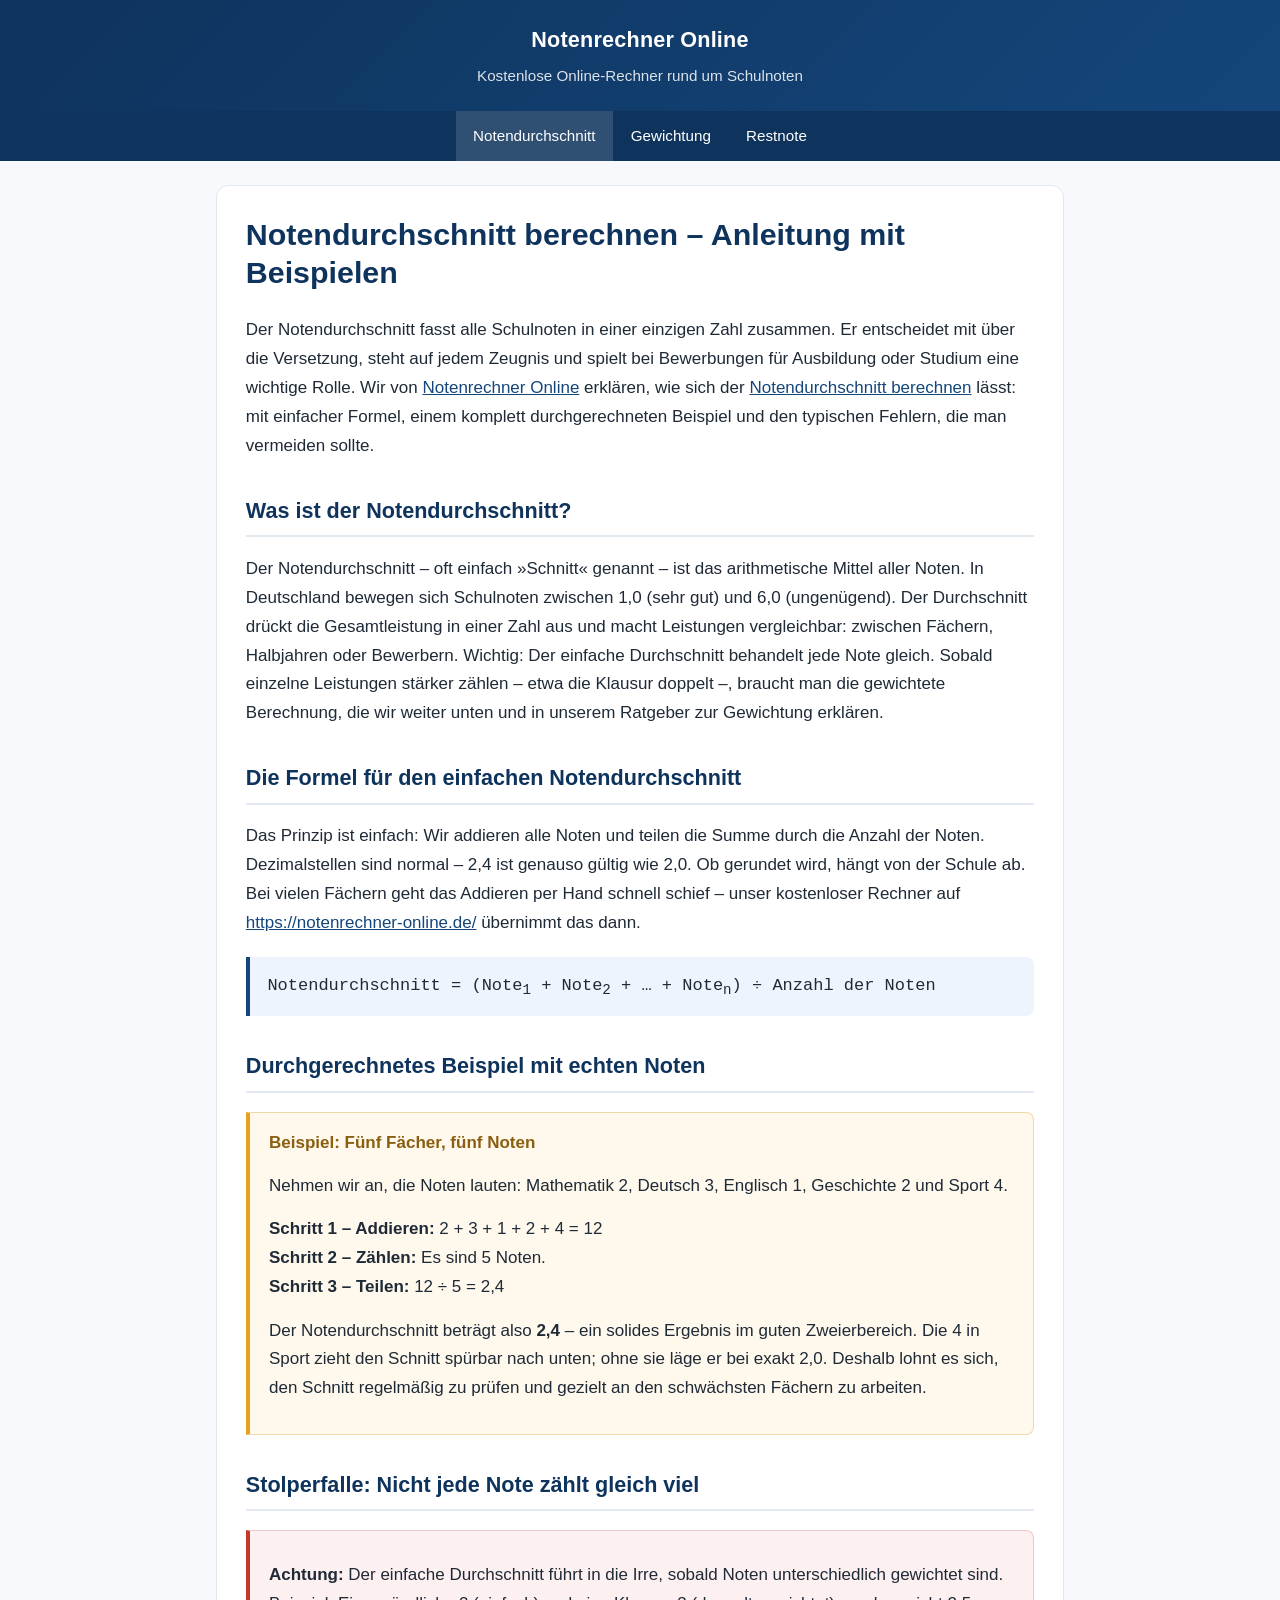
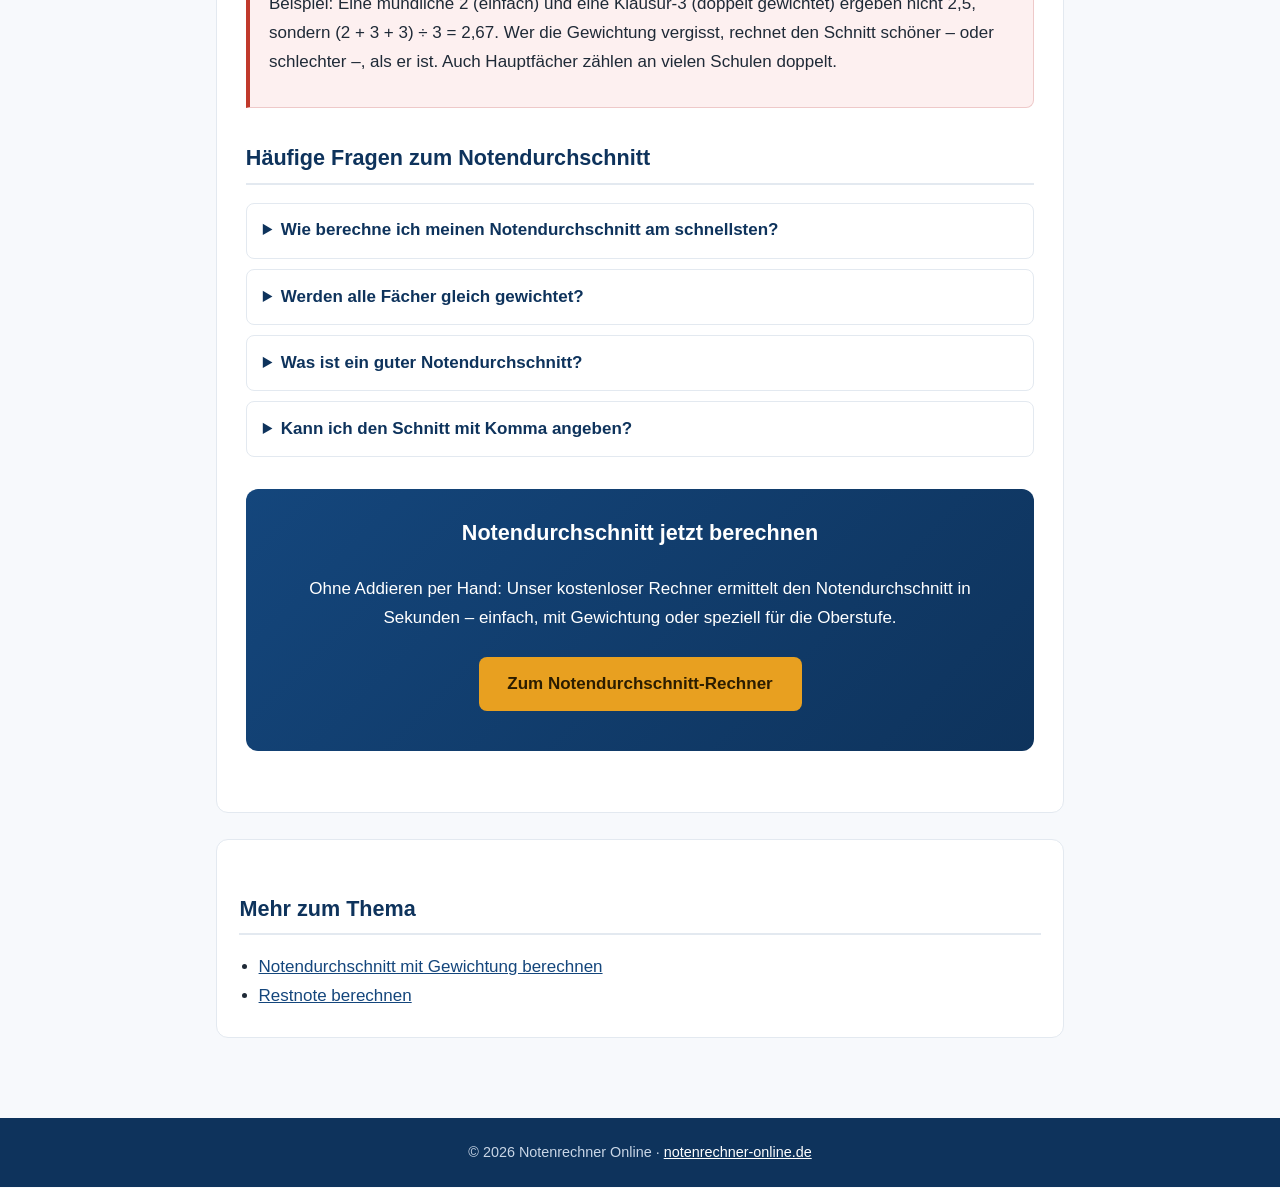
==== index.html @ 4823e827 "Notentipps-Seiten: Notendurchschnitt berechnen" ====
<!DOCTYPE html>
<html lang="de">
<head>
<meta charset="UTF-8">
<meta name="viewport" content="width=device-width, initial-scale=1.0">
<title>Notendurchschnitt berechnen – Anleitung mit Beispielen</title>
<meta name="description" content="Notendurchschnitt berechnen leicht gemacht: einfache Formel, durchgerechnetes Beispiel mit echten Noten, typische Fehler und kostenloser Online-Rechner.">
<link rel="stylesheet" href="style.css">
</head>
<body>
<header class="site">
<div class="brand">Notenrechner Online</div>
<div class="tagline">Kostenlose Online-Rechner rund um Schulnoten</div>
</header>
<nav class="top">
<ul>
<li><a href="index.html" class="active">Notendurchschnitt</a></li>
<li><a href="gewichtung-notendurchschnitt.html">Gewichtung</a></li>
<li><a href="restnote-berechnen.html">Restnote</a></li>
</ul>
</nav>
<main>
<article class="card">
<h1>Notendurchschnitt berechnen – Anleitung mit Beispielen</h1>
<p>Der Notendurchschnitt fasst alle Schulnoten in einer einzigen Zahl zusammen. Er entscheidet mit über die Versetzung, steht auf jedem Zeugnis und spielt bei Bewerbungen für Ausbildung oder Studium eine wichtige Rolle. Wir von <a href="https://notenrechner-online.de/">Notenrechner Online</a> erklären, wie sich der <a href="https://notenrechner-online.de/notendurchschnitt-berechnen/">Notendurchschnitt berechnen</a> lässt: mit einfacher Formel, einem komplett durchgerechneten Beispiel und den typischen Fehlern, die man vermeiden sollte.</p>

<h2>Was ist der Notendurchschnitt?</h2>
<p>Der Notendurchschnitt – oft einfach »Schnitt« genannt – ist das arithmetische Mittel aller Noten. In Deutschland bewegen sich Schulnoten zwischen 1,0 (sehr gut) und 6,0 (ungenügend). Der Durchschnitt drückt die Gesamtleistung in einer Zahl aus und macht Leistungen vergleichbar: zwischen Fächern, Halbjahren oder Bewerbern. Wichtig: Der einfache Durchschnitt behandelt jede Note gleich. Sobald einzelne Leistungen stärker zählen – etwa die Klausur doppelt –, braucht man die gewichtete Berechnung, die wir weiter unten und in unserem Ratgeber zur Gewichtung erklären.</p>

<h2>Die Formel für den einfachen Notendurchschnitt</h2>
<p>Das Prinzip ist einfach: Wir addieren alle Noten und teilen die Summe durch die Anzahl der Noten. Dezimalstellen sind normal – 2,4 ist genauso gültig wie 2,0. Ob gerundet wird, hängt von der Schule ab. Bei vielen Fächern geht das Addieren per Hand schnell schief – unser kostenloser Rechner auf <a href="https://notenrechner-online.de/">https://notenrechner-online.de/</a> übernimmt das dann.</p>
<div class="formula">Notendurchschnitt = (Note<sub>1</sub> + Note<sub>2</sub> + … + Note<sub>n</sub>) ÷ Anzahl der Noten</div>

<h2>Durchgerechnetes Beispiel mit echten Noten</h2>
<div class="example">
<strong class="t">Beispiel: Fünf Fächer, fünf Noten</strong>
<p>Nehmen wir an, die Noten lauten: Mathematik 2, Deutsch 3, Englisch 1, Geschichte 2 und Sport 4.</p>
<p><strong>Schritt 1 – Addieren:</strong> 2 + 3 + 1 + 2 + 4 = 12<br>
<strong>Schritt 2 – Zählen:</strong> Es sind 5 Noten.<br>
<strong>Schritt 3 – Teilen:</strong> 12 ÷ 5 = 2,4</p>
<p>Der Notendurchschnitt beträgt also <strong>2,4</strong> – ein solides Ergebnis im guten Zweierbereich. Die 4 in Sport zieht den Schnitt spürbar nach unten; ohne sie läge er bei exakt 2,0. Deshalb lohnt es sich, den Schnitt regelmäßig zu prüfen und gezielt an den schwächsten Fächern zu arbeiten.</p>
</div>

<h2>Stolperfalle: Nicht jede Note zählt gleich viel</h2>
<div class="warn">
<p><strong>Achtung:</strong> Der einfache Durchschnitt führt in die Irre, sobald Noten unterschiedlich gewichtet sind. Beispiel: Eine mündliche 2 (einfach) und eine Klausur-3 (doppelt gewichtet) ergeben nicht 2,5, sondern (2 + 3 + 3) ÷ 3 = 2,67. Wer die Gewichtung vergisst, rechnet den Schnitt schöner – oder schlechter –, als er ist. Auch Hauptfächer zählen an vielen Schulen doppelt.</p>
</div>

<h2>Häufige Fragen zum Notendurchschnitt</h2>
<div class="faq">
<details>
<summary>Wie berechne ich meinen Notendurchschnitt am schnellsten?</summary>
<div><p>Alle Noten addieren und die Summe durch die Anzahl der Noten teilen – das dauert keine Minute. Bei vielen Fächern hilft ein Online-Rechner, Tippfehler beim Addieren zu vermeiden.</p></div>
</details>
<details>
<summary>Werden alle Fächer gleich gewichtet?</summary>
<div><p>Beim einfachen Durchschnitt ja. In der Praxis gewichten viele Schulen bestimmte Leistungen stärker: Klausuren zählen oft doppelt, Hauptfächer manchmal ebenfalls. Im Zweifel bei der Lehrkraft nachfragen, welche Gewichtung gilt.</p></div>
</details>
<details>
<summary>Was ist ein guter Notendurchschnitt?</summary>
<div><p>Als grobe Orientierung: 1,0 bis 1,5 gilt als sehr gut, 1,6 bis 2,5 als gut, 2,6 bis 3,5 als befriedigend bis ausreichend. Für beliebte Ausbildungsberufe und Studiengänge mit Numerus clausus wird es ab etwa 3,0 schwieriger.</p></div>
</details>
<details>
<summary>Kann ich den Schnitt mit Komma angeben?</summary>
<div><p>Ja, das ist sogar üblich: Meist wird eine Nachkommastelle angegeben, zum Beispiel 2,4. Ob die Schule rundet oder abschneidet, steht in der Versetzungsordnung – für Bewerbungen zählt die Zahl auf dem Zeugnis.</p></div>
</details>
</div>

<div class="cta">
<h2>Notendurchschnitt jetzt berechnen</h2>
<p>Ohne Addieren per Hand: Unser kostenloser Rechner ermittelt den Notendurchschnitt in Sekunden – einfach, mit Gewichtung oder speziell für die Oberstufe.</p>
<p><a class="btn" href="https://notenrechner-online.de/notendurchschnitt-berechnen/">Zum Notendurchschnitt-Rechner</a></p>
</div>
</article>

<section class="more">
<h2>Mehr zum Thema</h2>
<ul>
<li><a href="gewichtung-notendurchschnitt.html">Notendurchschnitt mit Gewichtung berechnen</a></li>
<li><a href="restnote-berechnen.html">Restnote berechnen</a></li>
</ul>
</section>
</main>
<footer class="site">
© 2026 Notenrechner Online · <a href="https://notenrechner-online.de/">notenrechner-online.de</a>
</footer>
</body>
</html>
---- style.css ----
/* Notenrechner Online – Cloudstack Mini-Sites. Clean, responsive, no external dependencies. */
:root{
  --bg:#f7f9fc; --card:#ffffff; --ink:#1f2a37; --muted:#5b6b7c;
  --brand:#14467c; --brand-dark:#0e335c; --accent:#e8a020; --line:#e3e9f0;
}
*{box-sizing:border-box}
html{scroll-behavior:smooth}
body{
  margin:0; background:var(--bg); color:var(--ink);
  font-family:-apple-system,BlinkMacSystemFont,"Segoe UI",Roboto,Helvetica,Arial,sans-serif;
  line-height:1.7; font-size:17px;
}
header.site{
  background:linear-gradient(135deg,var(--brand-dark),var(--brand));
  color:#fff; padding:1.4rem 1rem; text-align:center;
}
header.site .brand{font-size:1.35rem;font-weight:700;letter-spacing:.2px}
header.site .tagline{font-size:.95rem;opacity:.85;margin-top:.25rem}
nav.top{background:var(--brand-dark)}
nav.top ul{list-style:none;margin:0;padding:0;display:flex;flex-wrap:wrap;justify-content:center}
nav.top li{margin:0}
nav.top a{display:block;color:#fff;text-decoration:none;padding:.75rem 1.1rem;font-size:.95rem}
nav.top a:hover,nav.top a.active{background:rgba(255,255,255,.14)}
main{max-width:880px;margin:0 auto;padding:1.5rem 1rem 3rem}
article.card{background:var(--card);border:1px solid var(--line);border-radius:12px;padding:1.8rem;margin-bottom:1.6rem}
h1{font-size:1.9rem;line-height:1.25;color:var(--brand-dark);margin-top:0}
h2{font-size:1.35rem;color:var(--brand-dark);margin-top:2rem;border-bottom:2px solid var(--line);padding-bottom:.35rem}
h3{font-size:1.1rem;color:var(--brand);margin-top:1.4rem}
p{margin:.9rem 0}
a{color:var(--brand)}
a:hover{color:var(--accent)}
table{width:100%;border-collapse:collapse;margin:1.2rem 0;font-size:.95rem}
th,td{border:1px solid var(--line);padding:.6rem .8rem;text-align:left}
th{background:var(--brand);color:#fff}
tr:nth-child(even) td{background:#f2f6fb}
.formula{background:#eef4fb;border-left:4px solid var(--brand);padding:.9rem 1.1rem;margin:1.2rem 0;font-family:ui-monospace,SFMono-Regular,Menlo,Consolas,monospace;border-radius:0 8px 8px 0}
.example{background:#fff8ec;border:1px solid #f0d9a8;border-left:4px solid var(--accent);padding:1rem 1.2rem;margin:1.2rem 0;border-radius:0 8px 8px 0}
.example strong.t{display:block;color:#8a5f10;margin-bottom:.4rem}
.warn{background:#fdf0f0;border:1px solid #eec9c9;border-left:4px solid #c0392b;padding:1rem 1.2rem;margin:1.2rem 0;border-radius:0 8px 8px 0}
.cta{background:linear-gradient(135deg,var(--brand),var(--brand-dark));color:#fff;border-radius:12px;padding:1.6rem;text-align:center;margin:2rem 0}
.cta h2{color:#fff;border:none;margin-top:0}
.cta a.btn{display:inline-block;background:var(--accent);color:#2b1d00;font-weight:700;text-decoration:none;padding:.8rem 1.8rem;border-radius:8px;margin-top:.6rem}
.cta a.btn:hover{background:#f5b73c}
.cta a.alt{color:#cfe0f4}
.faq details{border:1px solid var(--line);border-radius:8px;margin:.6rem 0;background:#fff}
.faq summary{cursor:pointer;padding:.8rem 1rem;font-weight:600;color:var(--brand-dark)}
.faq details div{padding:0 1rem 1rem}
.more{background:var(--card);border:1px solid var(--line);border-radius:12px;padding:1.2rem 1.4rem}
.more ul{margin:.4rem 0;padding-left:1.2rem}
footer.site{background:var(--brand-dark);color:#c9d6e6;text-align:center;padding:1.4rem 1rem;font-size:.9rem;margin-top:2rem}
footer.site a{color:#fff}
@media (max-width:640px){
  body{font-size:16px}
  h1{font-size:1.55rem}
  article.card{padding:1.2rem}
  table{font-size:.85rem}
  th,td{padding:.45rem .55rem}
}
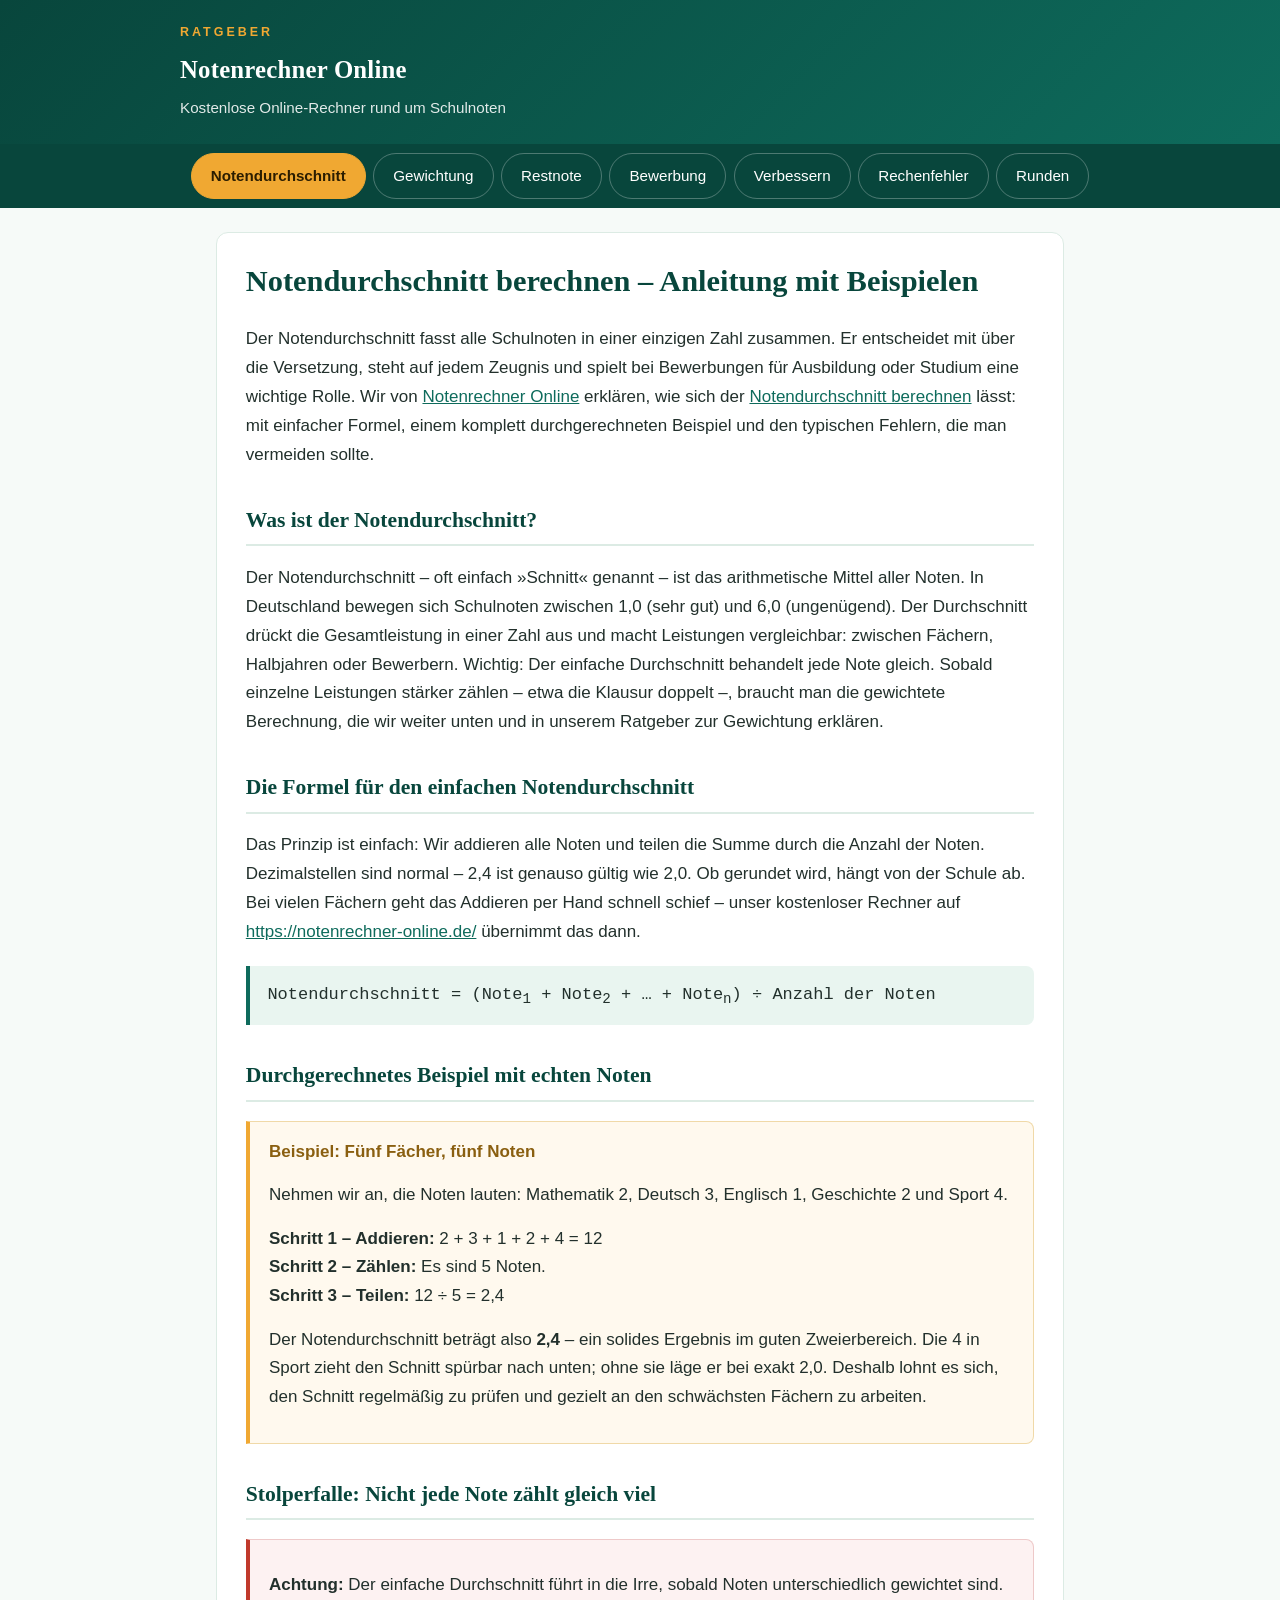
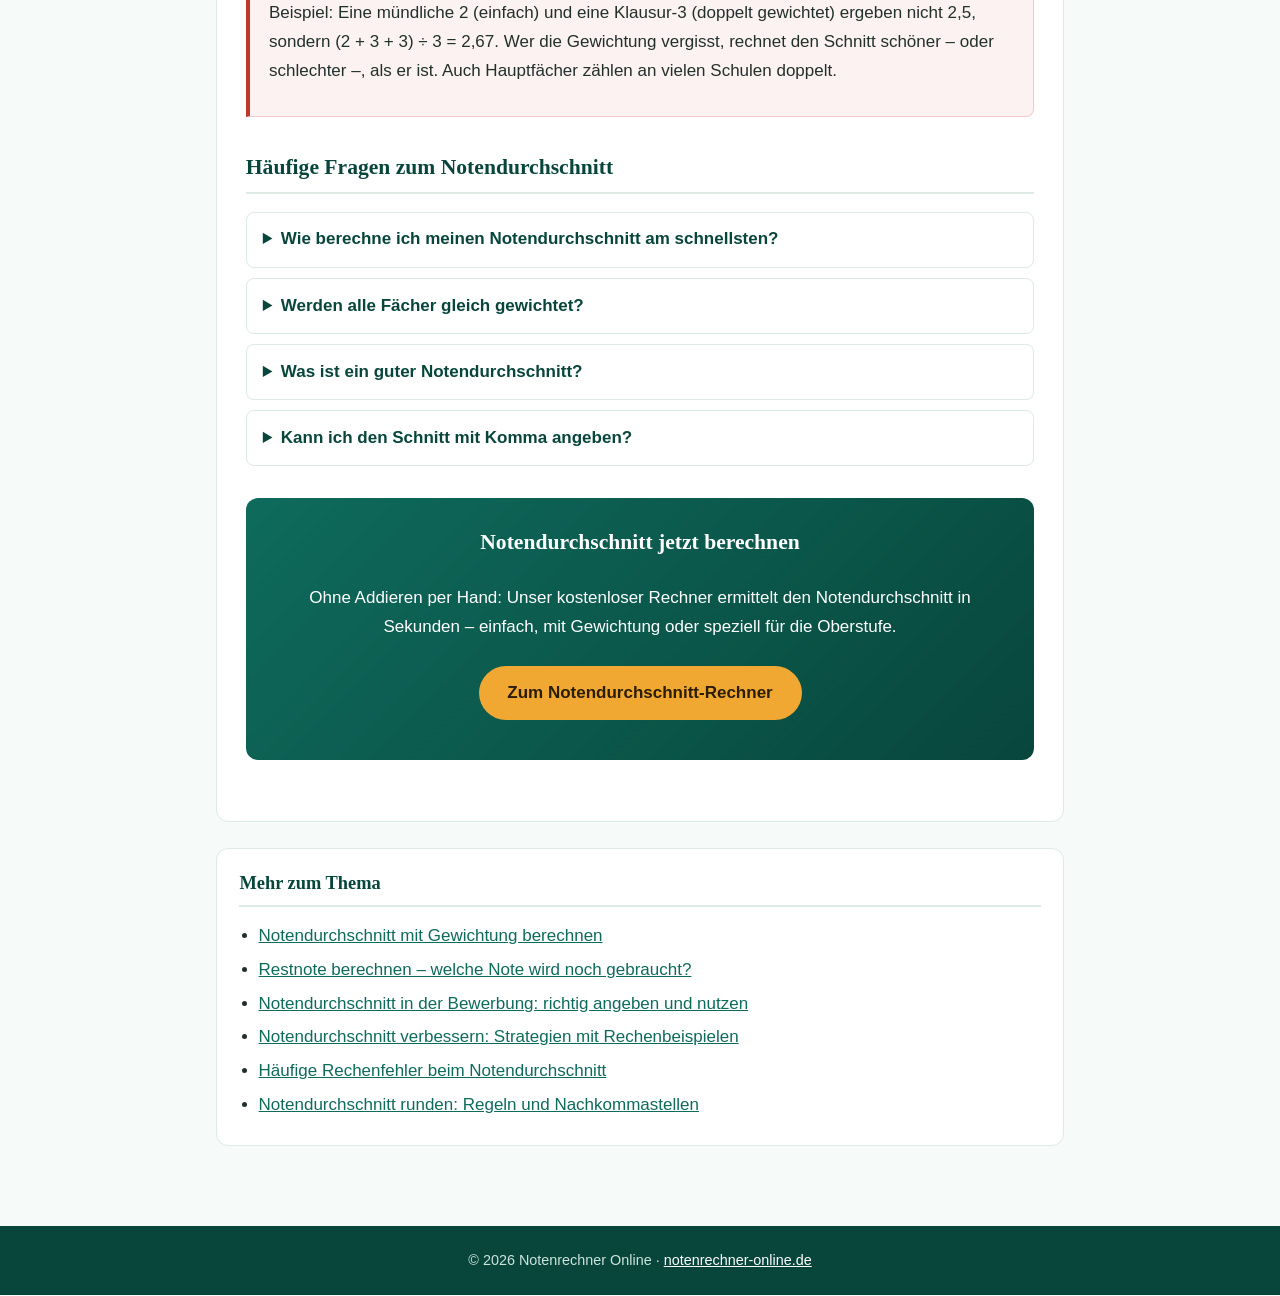
==== commit 1a27189a: "Expand hub to 7 pages" ====
--- a/index.html
+++ b/index.html
@@ -9,14 +9,21 @@
 </head>
 <body>
 <header class="site">
+<div class="wrap">
+<div class="kicker">Ratgeber</div>
 <div class="brand">Notenrechner Online</div>
 <div class="tagline">Kostenlose Online-Rechner rund um Schulnoten</div>
+</div>
 </header>
 <nav class="top">
 <ul>
 <li><a href="index.html" class="active">Notendurchschnitt</a></li>
 <li><a href="gewichtung-notendurchschnitt.html">Gewichtung</a></li>
 <li><a href="restnote-berechnen.html">Restnote</a></li>
+<li><a href="notendurchschnitt-bewerbung.html">Bewerbung</a></li>
+<li><a href="notendurchschnitt-verbessern.html">Verbessern</a></li>
+<li><a href="rechenfehler-vermeiden.html">Rechenfehler</a></li>
+<li><a href="notendurchschnitt-runden.html">Runden</a></li>
 </ul>
 </nav>
 <main>
@@ -77,7 +84,11 @@
 <h2>Mehr zum Thema</h2>
 <ul>
 <li><a href="gewichtung-notendurchschnitt.html">Notendurchschnitt mit Gewichtung berechnen</a></li>
-<li><a href="restnote-berechnen.html">Restnote berechnen</a></li>
+<li><a href="restnote-berechnen.html">Restnote berechnen – welche Note wird noch gebraucht?</a></li>
+<li><a href="notendurchschnitt-bewerbung.html">Notendurchschnitt in der Bewerbung: richtig angeben und nutzen</a></li>
+<li><a href="notendurchschnitt-verbessern.html">Notendurchschnitt verbessern: Strategien mit Rechenbeispielen</a></li>
+<li><a href="rechenfehler-vermeiden.html">Häufige Rechenfehler beim Notendurchschnitt</a></li>
+<li><a href="notendurchschnitt-runden.html">Notendurchschnitt runden: Regeln und Nachkommastellen</a></li>
 </ul>
 </section>
 </main>
--- a/style.css
+++ b/style.css
@@ -1,7 +1,7 @@
-/* Notenrechner Online – Cloudstack Mini-Sites. Clean, responsive, no external dependencies. */
+/* Notenrechner Online – GitHub-Hub "Noten-Tipps". Emerald-Editorial-Identität. */
 :root{
-  --bg:#f7f9fc; --card:#ffffff; --ink:#1f2a37; --muted:#5b6b7c;
-  --brand:#14467c; --brand-dark:#0e335c; --accent:#e8a020; --line:#e3e9f0;
+  --brand:#0e6b5c; --brand-dark:#08463c; --accent:#f0a832;
+  --bg:#f6faf8; --card:#ffffff; --ink:#22302c; --muted:#5c6f68; --line:#dcebe4;
 }
 *{box-sizing:border-box}
 html{scroll-behavior:smooth}
@@ -10,49 +10,115 @@
   font-family:-apple-system,BlinkMacSystemFont,"Segoe UI",Roboto,Helvetica,Arial,sans-serif;
   line-height:1.7; font-size:17px;
 }
+
+/* Kopf: linksbündig, Kicker in Kapitälchen */
 header.site{
   background:linear-gradient(135deg,var(--brand-dark),var(--brand));
-  color:#fff; padding:1.4rem 1rem; text-align:center;
+  color:#fff; padding:1.4rem 1.2rem; text-align:left;
 }
-header.site .brand{font-size:1.35rem;font-weight:700;letter-spacing:.2px}
-header.site .tagline{font-size:.95rem;opacity:.85;margin-top:.25rem}
-nav.top{background:var(--brand-dark)}
-nav.top ul{list-style:none;margin:0;padding:0;display:flex;flex-wrap:wrap;justify-content:center}
+header.site .wrap{max-width:920px;margin:0 auto}
+header.site .kicker{
+  font-size:.78rem; font-weight:700; letter-spacing:.24em; text-transform:uppercase;
+  color:var(--accent); margin:0 0 .35rem;
+}
+header.site .brand{
+  font-family:Georgia,"Times New Roman",serif; font-size:1.55rem; font-weight:700; letter-spacing:.2px;
+}
+header.site .tagline{font-size:.95rem; opacity:.88; margin-top:.25rem}
+
+/* Pill-Navigation */
+nav.top{background:var(--brand-dark); padding:.6rem 1rem}
+nav.top ul{
+  list-style:none; margin:0 auto; padding:0;
+  display:flex; flex-wrap:wrap; gap:.45rem; justify-content:center; max-width:920px;
+}
 nav.top li{margin:0}
-nav.top a{display:block;color:#fff;text-decoration:none;padding:.75rem 1.1rem;font-size:.95rem}
-nav.top a:hover,nav.top a.active{background:rgba(255,255,255,.14)}
+nav.top a{
+  display:block; color:#fff; text-decoration:none;
+  padding:.55rem 1.2rem; font-size:.95rem;
+  border-radius:999px; border:1px solid rgba(255,255,255,.28);
+}
+nav.top a:hover{background:rgba(255,255,255,.14)}
+nav.top a.active{background:var(--accent); color:#2b1d00; border-color:var(--accent); font-weight:700}
+
 main{max-width:880px;margin:0 auto;padding:1.5rem 1rem 3rem}
 article.card{background:var(--card);border:1px solid var(--line);border-radius:12px;padding:1.8rem;margin-bottom:1.6rem}
-h1{font-size:1.9rem;line-height:1.25;color:var(--brand-dark);margin-top:0}
-h2{font-size:1.35rem;color:var(--brand-dark);margin-top:2rem;border-bottom:2px solid var(--line);padding-bottom:.35rem}
+
+h1{
+  font-family:Georgia,"Times New Roman",serif;
+  font-size:1.9rem; line-height:1.25; color:var(--brand-dark); margin-top:0;
+}
+h2{
+  font-family:Georgia,"Times New Roman",serif;
+  font-size:1.35rem; color:var(--brand-dark); margin-top:2rem;
+  border-bottom:2px solid var(--line); padding-bottom:.35rem;
+}
 h3{font-size:1.1rem;color:var(--brand);margin-top:1.4rem}
 p{margin:.9rem 0}
 a{color:var(--brand)}
-a:hover{color:var(--accent)}
+a:hover{color:#8a5f10}
+
 table{width:100%;border-collapse:collapse;margin:1.2rem 0;font-size:.95rem}
 th,td{border:1px solid var(--line);padding:.6rem .8rem;text-align:left}
 th{background:var(--brand);color:#fff}
-tr:nth-child(even) td{background:#f2f6fb}
-.formula{background:#eef4fb;border-left:4px solid var(--brand);padding:.9rem 1.1rem;margin:1.2rem 0;font-family:ui-monospace,SFMono-Regular,Menlo,Consolas,monospace;border-radius:0 8px 8px 0}
-.example{background:#fff8ec;border:1px solid #f0d9a8;border-left:4px solid var(--accent);padding:1rem 1.2rem;margin:1.2rem 0;border-radius:0 8px 8px 0}
+tr:nth-child(even) td{background:#eef6f2}
+
+.formula{
+  background:#e9f5f0; border-left:4px solid var(--brand);
+  padding:.9rem 1.1rem; margin:1.2rem 0;
+  font-family:ui-monospace,SFMono-Regular,Menlo,Consolas,monospace;
+  border-radius:0 8px 8px 0;
+}
+.example{
+  background:#fff9ee; border:1px solid #f0d9a8; border-left:4px solid var(--accent);
+  padding:1rem 1.2rem; margin:1.2rem 0; border-radius:0 8px 8px 0;
+}
 .example strong.t{display:block;color:#8a5f10;margin-bottom:.4rem}
-.warn{background:#fdf0f0;border:1px solid #eec9c9;border-left:4px solid #c0392b;padding:1rem 1.2rem;margin:1.2rem 0;border-radius:0 8px 8px 0}
-.cta{background:linear-gradient(135deg,var(--brand),var(--brand-dark));color:#fff;border-radius:12px;padding:1.6rem;text-align:center;margin:2rem 0}
+.warn{
+  background:#fdf2f2; border:1px solid #eec9c9; border-left:4px solid #c0392b;
+  padding:1rem 1.2rem; margin:1.2rem 0; border-radius:0 8px 8px 0;
+}
+.keyfacts{
+  background:#e9f5f0; border:1px solid #cde7da; border-left:4px solid var(--accent);
+  padding:1rem 1.2rem; margin:1.4rem 0; border-radius:0 10px 10px 0;
+}
+.keyfacts strong.t{display:block;color:var(--brand-dark);margin-bottom:.4rem;font-size:1rem}
+.keyfacts ul{margin:.4rem 0;padding-left:1.2rem}
+.keyfacts li{margin:.3rem 0}
+
+.cta{
+  background:linear-gradient(135deg,var(--brand),var(--brand-dark));
+  color:#fff; border-radius:12px; padding:1.6rem; text-align:center; margin:2rem 0;
+}
 .cta h2{color:#fff;border:none;margin-top:0}
-.cta a.btn{display:inline-block;background:var(--accent);color:#2b1d00;font-weight:700;text-decoration:none;padding:.8rem 1.8rem;border-radius:8px;margin-top:.6rem}
+.cta a.btn{
+  display:inline-block; background:var(--accent); color:#2b1d00; font-weight:700;
+  text-decoration:none; padding:.8rem 1.8rem; border-radius:999px; margin-top:.6rem;
+}
 .cta a.btn:hover{background:#f5b73c}
-.cta a.alt{color:#cfe0f4}
+.cta a.alt{color:#d9ece4}
+
 .faq details{border:1px solid var(--line);border-radius:8px;margin:.6rem 0;background:#fff}
 .faq summary{cursor:pointer;padding:.8rem 1rem;font-weight:600;color:var(--brand-dark)}
 .faq details div{padding:0 1rem 1rem}
+
 .more{background:var(--card);border:1px solid var(--line);border-radius:12px;padding:1.2rem 1.4rem}
+.more h2{font-size:1.15rem;margin-top:0}
 .more ul{margin:.4rem 0;padding-left:1.2rem}
-footer.site{background:var(--brand-dark);color:#c9d6e6;text-align:center;padding:1.4rem 1rem;font-size:.9rem;margin-top:2rem}
+.more li{margin:.3rem 0}
+
+footer.site{
+  background:var(--brand-dark); color:#cde4da; text-align:center;
+  padding:1.4rem 1rem; font-size:.9rem; margin-top:2rem;
+}
 footer.site a{color:#fff}
+
 @media (max-width:640px){
   body{font-size:16px}
   h1{font-size:1.55rem}
   article.card{padding:1.2rem}
+  header.site .brand{font-size:1.3rem}
   table{font-size:.85rem}
   th,td{padding:.45rem .55rem}
+  nav.top a{padding:.5rem .95rem;font-size:.88rem}
 }
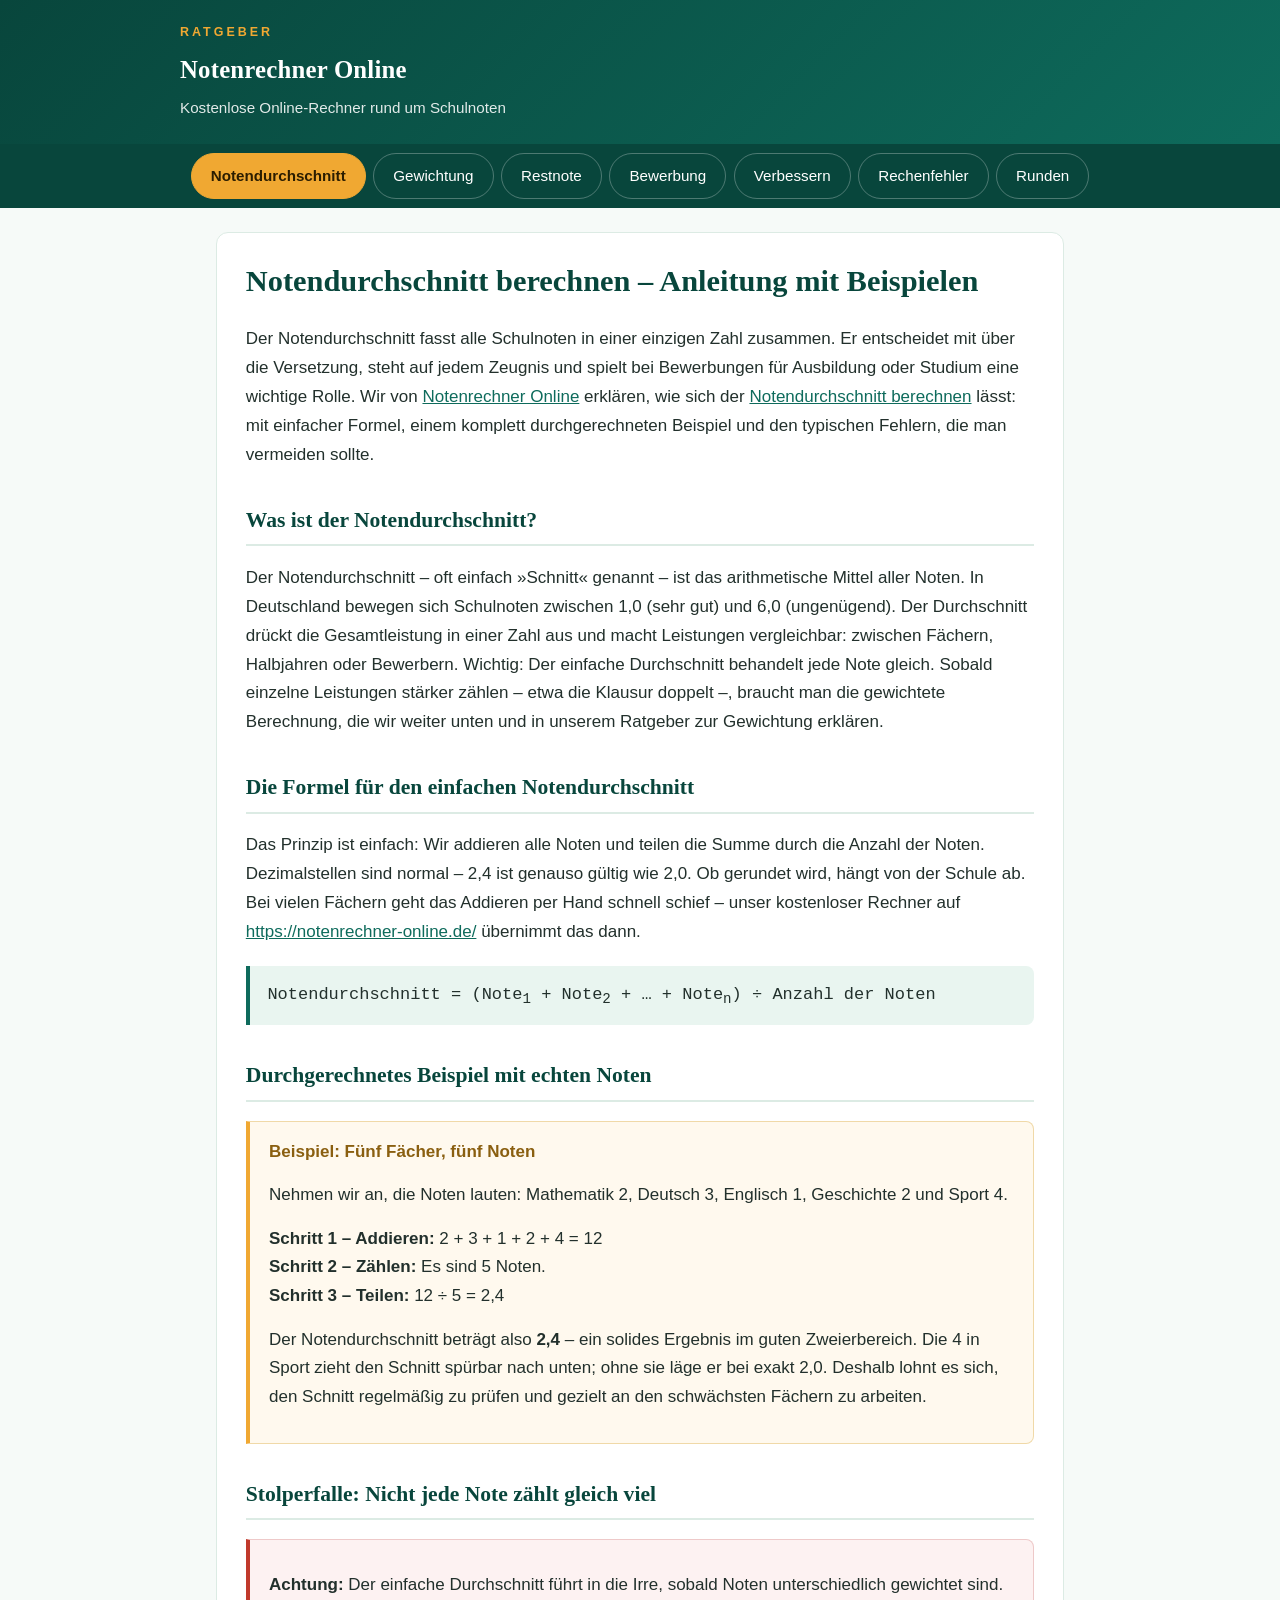
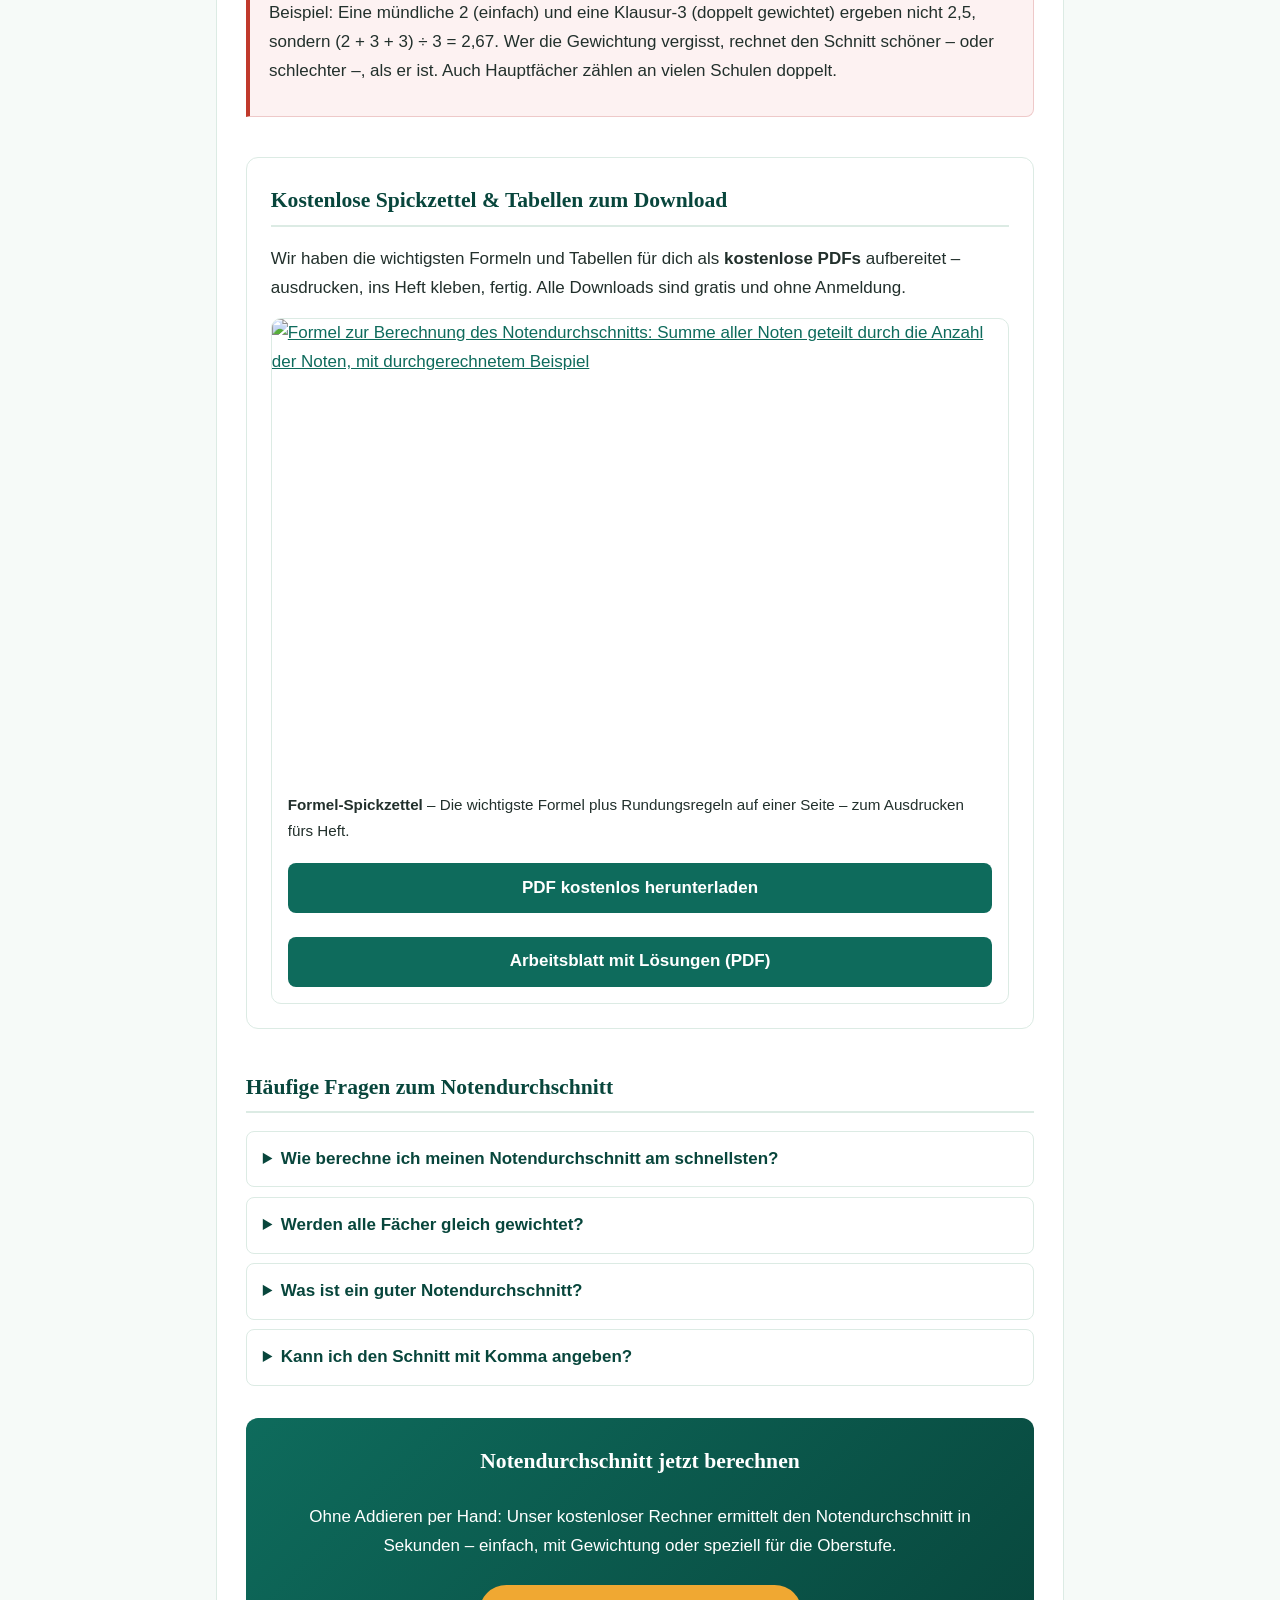
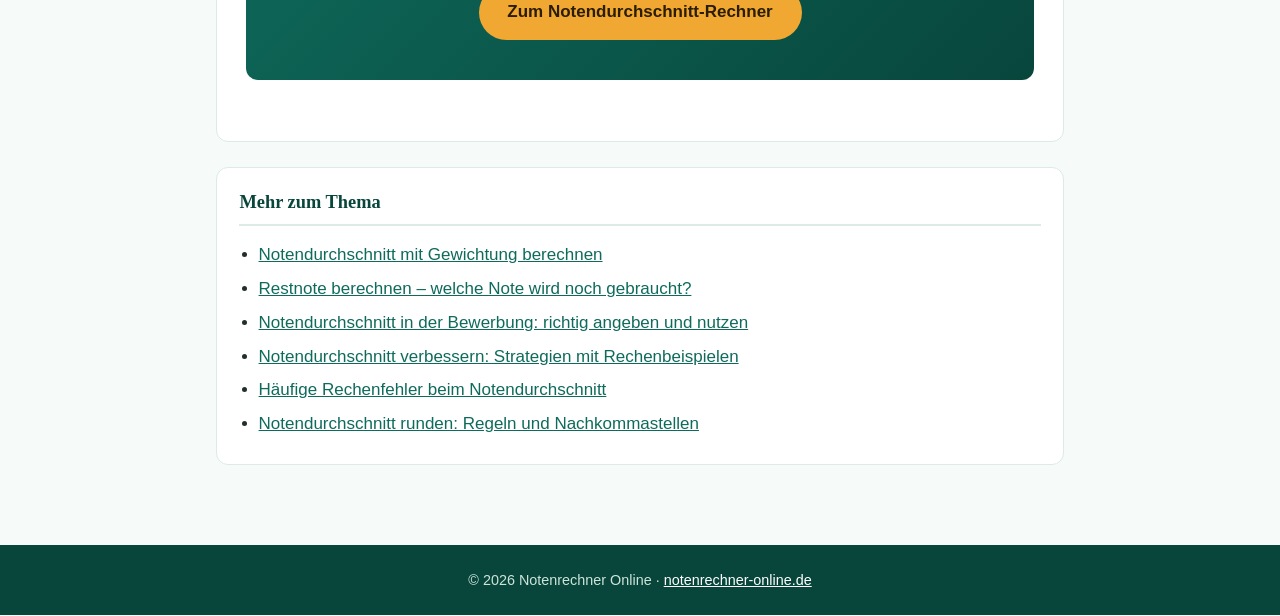
==== commit 73502443: "Add resources section: formula/table graphics + downloadable PDFs" ====
--- a/index.html
+++ b/index.html
@@ -53,6 +53,19 @@
 <p><strong>Achtung:</strong> Der einfache Durchschnitt führt in die Irre, sobald Noten unterschiedlich gewichtet sind. Beispiel: Eine mündliche 2 (einfach) und eine Klausur-3 (doppelt gewichtet) ergeben nicht 2,5, sondern (2 + 3 + 3) ÷ 3 = 2,67. Wer die Gewichtung vergisst, rechnet den Schnitt schöner – oder schlechter –, als er ist. Auch Hauptfächer zählen an vielen Schulen doppelt.</p>
 </div>
 
+<section class="ressourcen" aria-label="Kostenlose Downloads">
+<h2>Kostenlose Spickzettel &amp; Tabellen zum Download</h2>
+<p>Wir haben die wichtigsten Formeln und Tabellen für dich als <strong>kostenlose PDFs</strong> aufbereitet – ausdrucken, ins Heft kleben, fertig. Alle Downloads sind gratis und ohne Anmeldung.</p>
+<div class="resource-grid">
+<figure class="resource">
+<a href="assets/notendurchschnitt-formel-spickzettel.pdf" download><img src="assets/notendurchschnitt-formel-berechnen.png" alt="Formel zur Berechnung des Notendurchschnitts: Summe aller Noten geteilt durch die Anzahl der Noten, mit durchgerechnetem Beispiel" loading="lazy" width="1200" height="750"></a>
+<figcaption><strong>Formel-Spickzettel</strong> – Die wichtigste Formel plus Rundungsregeln auf einer Seite – zum Ausdrucken fürs Heft.</figcaption>
+<a class="download-btn" href="assets/notendurchschnitt-formel-spickzettel.pdf" download>PDF kostenlos herunterladen</a>
+<a class="download-btn" href="assets/arbeitsblatt-notenschnitt-berechnen.pdf" download>Arbeitsblatt mit Lösungen (PDF)</a>
+</figure>
+</div>
+</section>
+
 <h2>Häufige Fragen zum Notendurchschnitt</h2>
 <div class="faq">
 <details>
--- a/style.css
+++ b/style.css
@@ -122,3 +122,13 @@
   th,td{padding:.45rem .55rem}
   nav.top a{padding:.5rem .95rem;font-size:.88rem}
 }
+
+/* Ressourcen / Downloads */
+.ressourcen { margin: 2.5rem 0; padding: 1.5rem; background: var(--card, #ffffff); border: 1px solid var(--line, #e5ddcc); border-radius: 12px; }
+.ressourcen h2 { margin-top: 0; }
+.resource-grid { display: grid; grid-template-columns: repeat(auto-fit, minmax(260px, 1fr)); gap: 1.25rem; margin-top: 1rem; }
+.resource { border: 1px solid var(--line, #e5ddcc); border-radius: 10px; overflow: hidden; background: #fff; display: flex; flex-direction: column; margin: 0; }
+.resource img { width: 100%; height: auto; display: block; }
+.resource figcaption { padding: .75rem 1rem; font-size: .95rem; color: var(--ink, #232a26); flex: 1; }
+.download-btn { display: inline-block; margin: .5rem 1rem 1rem; padding: .65rem 1.1rem; background: var(--brand, #0e6b5c); color: #fff !important; border-radius: 8px; text-decoration: none; font-weight: 700; text-align: center; }
+.download-btn:hover { background: var(--brand-dark, #08463c); color: #fff; }
